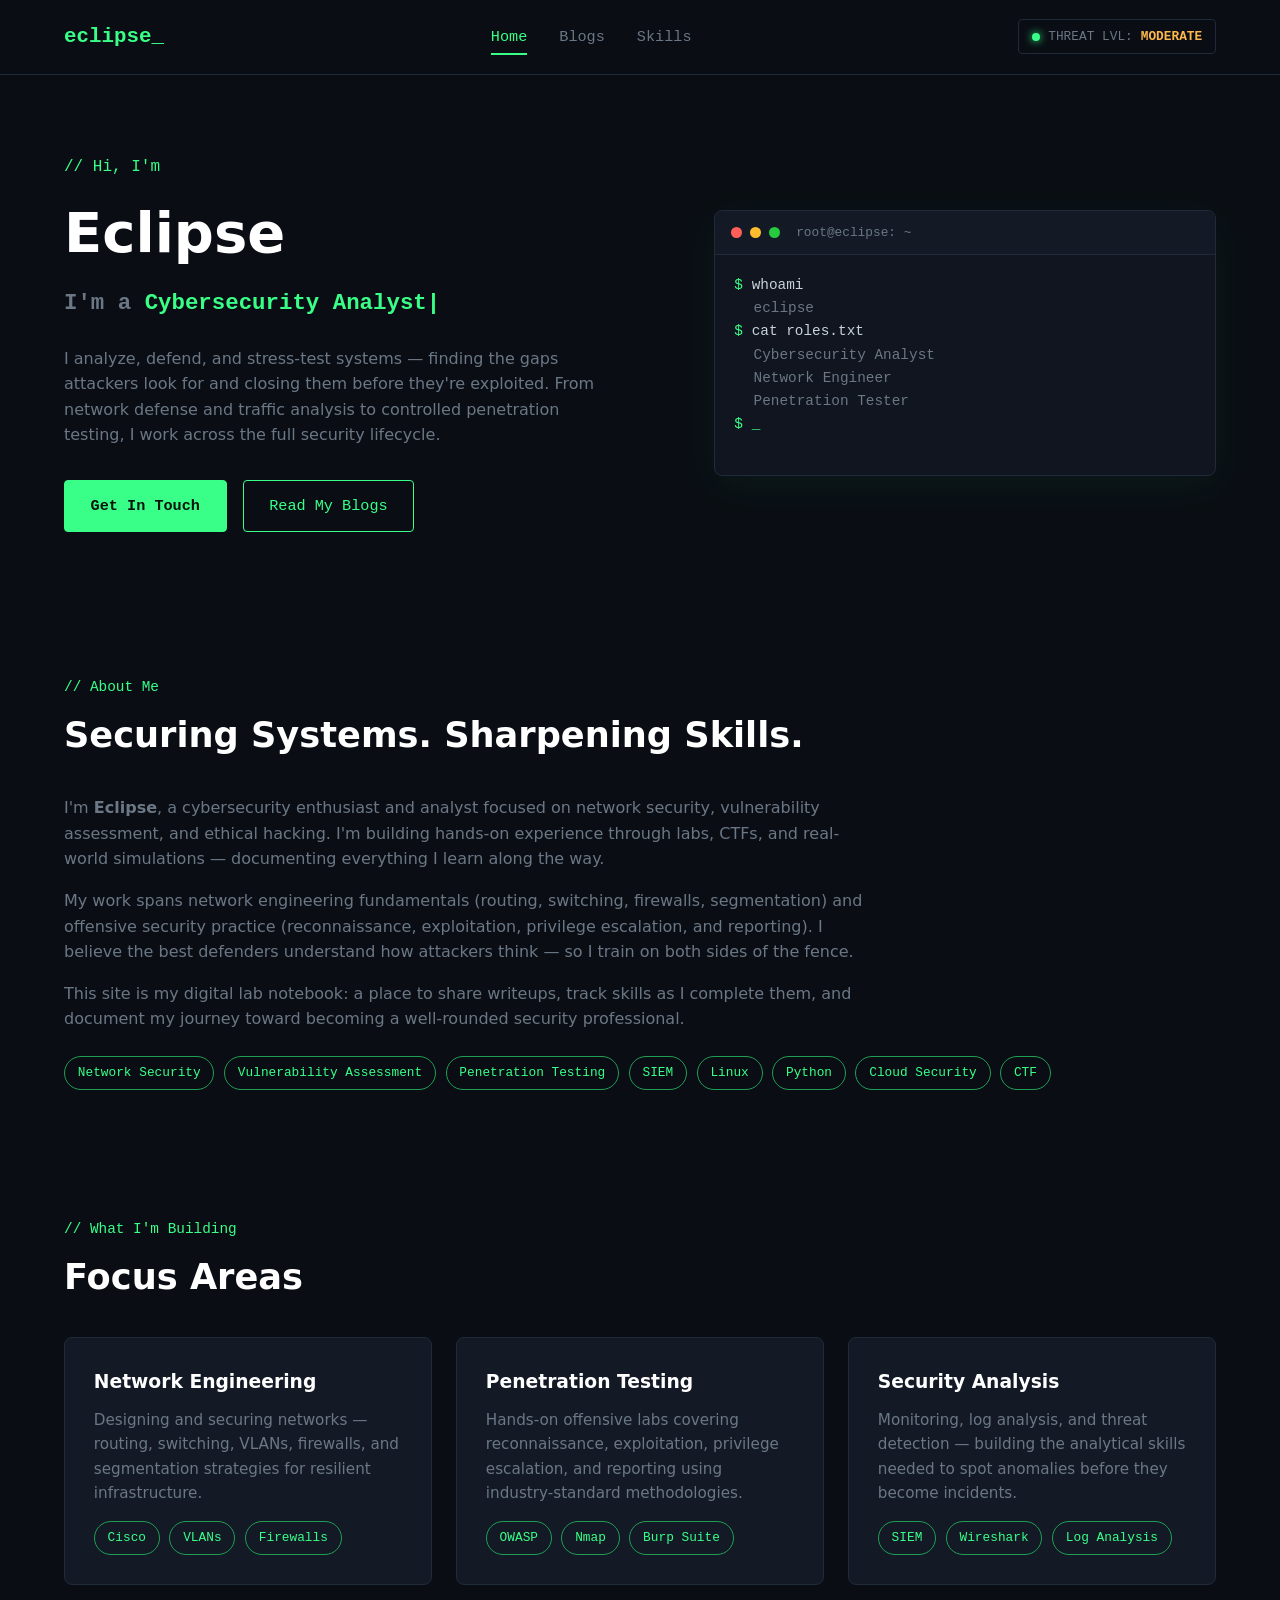
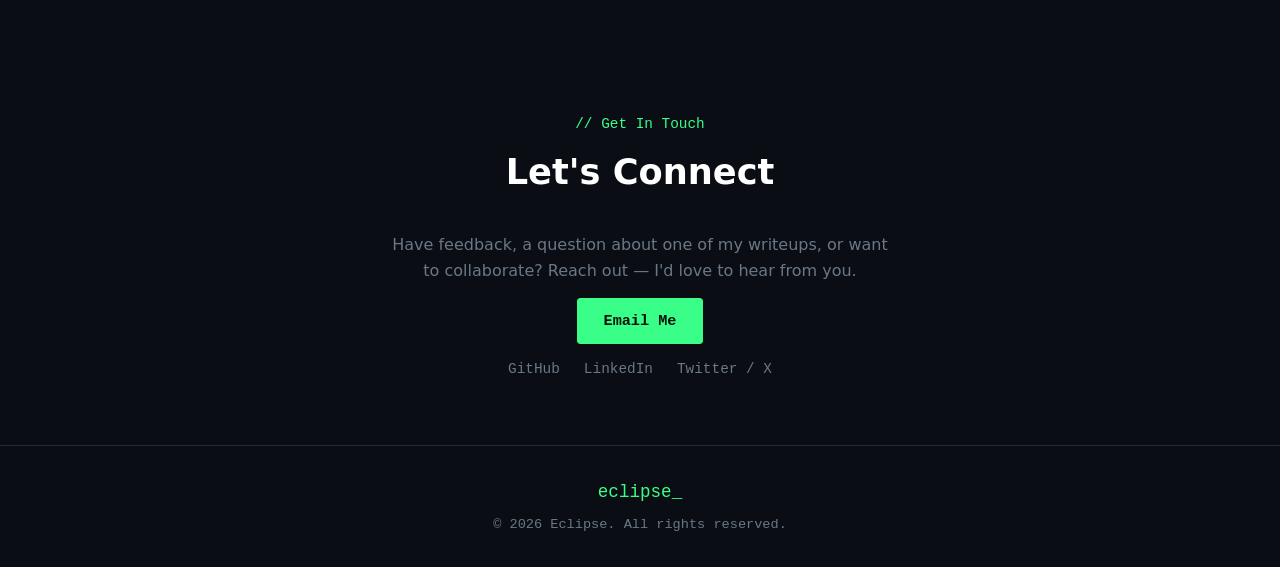
==== index.html @ afaeb3ca "Add files via upload" ====
<!DOCTYPE html>
<html lang="en">
<head>
<meta charset="UTF-8">
<meta name="viewport" content="width=device-width, initial-scale=1.0">
<title>Eclipse | Cybersecurity Analyst</title>
<meta name="description" content="Eclipse — Cybersecurity Analyst, Network Engineer, Penetration Tester.">
<link rel="stylesheet" href="style.css">
</head>
<body>

<nav class="navbar">
  <div class="logo">eclipse<span class="cursor-blink">_</span></div>
  <div class="nav-links">
    <a href="index.html" class="nav-link active">Home</a>
    <a href="blogs.html" class="nav-link">Blogs</a>
    <a href="skills.html" class="nav-link">Skills</a>
  </div>
  <div class="status-badge">
    <span class="dot"></span> THREAT LVL: <span class="threat-high">MODERATE</span>
  </div>
</nav>

<header class="hero">
  <div class="hero-text">
    <p class="hero-greeting">// Hi, I'm</p>
    <h1 class="hero-name">Eclipse</h1>
    <h2 class="hero-role">I'm a <span id="typed-role" class="typed-role"></span><span class="cursor-blink">|</span></h2>
    <p class="hero-desc">
      I analyze, defend, and stress-test systems — finding the gaps attackers
      look for and closing them before they're exploited. From network
      defense and traffic analysis to controlled penetration testing,
      I work across the full security lifecycle.
    </p>
    <div class="hero-buttons">
      <a href="#contact" class="btn btn-primary">Get In Touch</a>
      <a href="blogs.html" class="btn btn-secondary">Read My Blogs</a>
    </div>
  </div>
  <div class="hero-terminal">
    <div class="terminal-bar">
      <span class="t-dot red"></span>
      <span class="t-dot yellow"></span>
      <span class="t-dot green"></span>
      <span class="terminal-title">root@eclipse: ~</span>
    </div>
    <div class="terminal-body" id="terminal-body">
      <p><span class="prompt">$</span> whoami</p>
      <p class="output">eclipse</p>
      <p><span class="prompt">$</span> cat roles.txt</p>
      <p class="output">Cybersecurity Analyst</p>
      <p class="output">Network Engineer</p>
      <p class="output">Penetration Tester</p>
      <p><span class="prompt">$</span> <span class="cursor-blink">_</span></p>
    </div>
  </div>
</header>

<section class="about" id="about">
  <p class="section-tag">// About Me</p>
  <h2 class="section-title">Securing Systems. Sharpening Skills.</h2>
  <div class="about-content">
    <div class="about-text">
      <p>
        I'm <strong>Eclipse</strong>, a cybersecurity enthusiast and analyst
        focused on network security, vulnerability assessment, and ethical
        hacking. I'm building hands-on experience through labs, CTFs, and
        real-world simulations — documenting everything I learn along the way.
      </p>
      <p>
        My work spans network engineering fundamentals (routing, switching,
        firewalls, segmentation) and offensive security practice
        (reconnaissance, exploitation, privilege escalation, and reporting).
        I believe the best defenders understand how attackers think — so I
        train on both sides of the fence.
      </p>
      <p>
        This site is my digital lab notebook: a place to share writeups,
        track skills as I complete them, and document my journey toward
        becoming a well-rounded security professional.
      </p>
      <div class="tag-list">
        <span class="tag">Network Security</span>
        <span class="tag">Vulnerability Assessment</span>
        <span class="tag">Penetration Testing</span>
        <span class="tag">SIEM</span>
        <span class="tag">Linux</span>
        <span class="tag">Python</span>
        <span class="tag">Cloud Security</span>
        <span class="tag">CTF</span>
      </div>
    </div>
  </div>
</section>

<section class="focus" id="focus">
  <p class="section-tag">// What I'm Building</p>
  <h2 class="section-title">Focus Areas</h2>
  <div class="focus-grid">
    <div class="focus-card">
      <h3>Network Engineering</h3>
      <p>Designing and securing networks — routing, switching, VLANs, firewalls, and segmentation strategies for resilient infrastructure.</p>
      <div class="tag-list small">
        <span class="tag">Cisco</span>
        <span class="tag">VLANs</span>
        <span class="tag">Firewalls</span>
      </div>
    </div>
    <div class="focus-card">
      <h3>Penetration Testing</h3>
      <p>Hands-on offensive labs covering reconnaissance, exploitation, privilege escalation, and reporting using industry-standard methodologies.</p>
      <div class="tag-list small">
        <span class="tag">OWASP</span>
        <span class="tag">Nmap</span>
        <span class="tag">Burp Suite</span>
      </div>
    </div>
    <div class="focus-card">
      <h3>Security Analysis</h3>
      <p>Monitoring, log analysis, and threat detection — building the analytical skills needed to spot anomalies before they become incidents.</p>
      <div class="tag-list small">
        <span class="tag">SIEM</span>
        <span class="tag">Wireshark</span>
        <span class="tag">Log Analysis</span>
      </div>
    </div>
  </div>
</section>

<section class="contact" id="contact">
  <p class="section-tag">// Get In Touch</p>
  <h2 class="section-title">Let's Connect</h2>
  <p class="contact-desc">
    Have feedback, a question about one of my writeups, or want to collaborate?
    Reach out — I'd love to hear from you.
  </p>
  <a href="mailto:[email protected]" class="btn btn-primary">Email Me</a>
  <div class="socials">
    <a href="#" target="_blank">GitHub</a>
    <a href="#" target="_blank">LinkedIn</a>
    <a href="#" target="_blank">Twitter / X</a>
  </div>
</section>

<footer>
  <p>eclipse<span class="cursor-blink">_</span></p>
  <p>&copy; 2026 Eclipse. All rights reserved.</p>
</footer>

<script src="script.js"></script>
</body>
</html>
---- style.css ----
:root {
  --bg: #0a0e14;
  --bg-alt: #10151f;
  --card: #131a26;
  --border: #1f2a3a;
  --text: #c9d1d9;
  --text-dim: #6b7785;
  --accent: #39ff88;
  --accent-dim: #1f9e54;
  --accent2: #ff5c5c;
  --mono: 'Courier New', Consolas, monospace;
}

* {
  margin: 0;
  padding: 0;
  box-sizing: border-box;
}

body {
  background: var(--bg);
  color: var(--text);
  font-family: 'Segoe UI', system-ui, sans-serif;
  line-height: 1.6;
}

/* Navbar */
.navbar {
  display: flex;
  align-items: center;
  justify-content: space-between;
  padding: 1.2rem 5%;
  border-bottom: 1px solid var(--border);
  background: rgba(10, 14, 20, 0.9);
  position: sticky;
  top: 0;
  z-index: 100;
  backdrop-filter: blur(6px);
  flex-wrap: wrap;
  gap: 1rem;
}

.logo {
  font-family: var(--mono);
  font-size: 1.3rem;
  color: var(--accent);
  font-weight: bold;
}

.nav-links {
  display: flex;
  gap: 2rem;
}

.nav-link {
  color: var(--text-dim);
  text-decoration: none;
  font-family: var(--mono);
  font-size: 0.95rem;
  transition: color 0.2s;
  position: relative;
}

.nav-link:hover,
.nav-link.active {
  color: var(--accent);
}

.nav-link.active::after {
  content: '';
  position: absolute;
  left: 0;
  bottom: -6px;
  width: 100%;
  height: 2px;
  background: var(--accent);
}

.status-badge {
  font-family: var(--mono);
  font-size: 0.8rem;
  color: var(--text-dim);
  display: flex;
  align-items: center;
  gap: 0.5rem;
  border: 1px solid var(--border);
  padding: 0.4rem 0.8rem;
  border-radius: 4px;
}

.dot {
  width: 8px;
  height: 8px;
  border-radius: 50%;
  background: var(--accent);
  box-shadow: 0 0 8px var(--accent);
  animation: pulse 1.5s infinite;
}

.threat-high {
  color: #ffb84d;
  font-weight: bold;
}

@keyframes pulse {
  0%, 100% { opacity: 1; }
  50% { opacity: 0.3; }
}

.cursor-blink {
  animation: blink 1s step-end infinite;
  color: var(--accent);
}

@keyframes blink {
  50% { opacity: 0; }
}

/* Hero */
.hero {
  display: grid;
  grid-template-columns: 1.2fr 1fr;
  gap: 3rem;
  padding: 5rem 5%;
  align-items: center;
}

.hero-greeting {
  font-family: var(--mono);
  color: var(--accent);
  margin-bottom: 0.5rem;
}

.hero-name {
  font-size: 3.5rem;
  margin-bottom: 0.5rem;
  color: #fff;
}

.hero-role {
  font-family: var(--mono);
  font-size: 1.4rem;
  color: var(--text-dim);
  margin-bottom: 1.5rem;
  min-height: 2rem;
}

.typed-role {
  color: var(--accent);
  font-weight: bold;
}

.hero-desc {
  max-width: 540px;
  color: var(--text-dim);
  margin-bottom: 2rem;
}

.hero-buttons {
  display: flex;
  gap: 1rem;
  flex-wrap: wrap;
}

.btn {
  font-family: var(--mono);
  padding: 0.8rem 1.6rem;
  border-radius: 4px;
  text-decoration: none;
  font-size: 0.95rem;
  transition: all 0.2s;
  border: 1px solid var(--accent);
}

.btn-primary {
  background: var(--accent);
  color: #06140a;
  font-weight: bold;
}

.btn-primary:hover {
  background: transparent;
  color: var(--accent);
}

.btn-secondary {
  background: transparent;
  color: var(--accent);
}

.btn-secondary:hover {
  background: var(--accent);
  color: #06140a;
}

/* Terminal */
.hero-terminal {
  background: var(--bg-alt);
  border: 1px solid var(--border);
  border-radius: 8px;
  overflow: hidden;
  box-shadow: 0 10px 40px rgba(57, 255, 136, 0.05);
}

.terminal-bar {
  display: flex;
  align-items: center;
  gap: 0.5rem;
  padding: 0.7rem 1rem;
  background: var(--card);
  border-bottom: 1px solid var(--border);
}

.t-dot {
  width: 11px;
  height: 11px;
  border-radius: 50%;
}

.t-dot.red { background: #ff5f56; }
.t-dot.yellow { background: #ffbd2e; }
.t-dot.green { background: #27c93f; }

.terminal-title {
  margin-left: 0.5rem;
  font-family: var(--mono);
  font-size: 0.8rem;
  color: var(--text-dim);
}

.terminal-body {
  padding: 1.2rem;
  font-family: var(--mono);
  font-size: 0.9rem;
  min-height: 220px;
}

.terminal-body .prompt {
  color: var(--accent);
}

.terminal-body .output {
  color: var(--text-dim);
  padding-left: 1.2rem;
}

/* Sections */
section {
  padding: 4rem 5%;
}

.section-tag {
  font-family: var(--mono);
  color: var(--accent);
  margin-bottom: 0.5rem;
  font-size: 0.9rem;
}

.section-title {
  font-size: 2.2rem;
  margin-bottom: 2rem;
  color: #fff;
}

.about-content p {
  color: var(--text-dim);
  margin-bottom: 1rem;
  max-width: 800px;
}

.tag-list {
  display: flex;
  gap: 0.6rem;
  flex-wrap: wrap;
  margin-top: 1.5rem;
}

.tag-list.small {
  margin-top: 1rem;
}

.tag {
  font-family: var(--mono);
  font-size: 0.8rem;
  padding: 0.35rem 0.8rem;
  border: 1px solid var(--accent-dim);
  border-radius: 20px;
  color: var(--accent);
}

/* Focus grid */
.focus-grid {
  display: grid;
  grid-template-columns: repeat(auto-fit, minmax(260px, 1fr));
  gap: 1.5rem;
}

.focus-card {
  background: var(--card);
  border: 1px solid var(--border);
  border-radius: 8px;
  padding: 1.8rem;
  transition: transform 0.2s, border-color 0.2s;
}

.focus-card:hover {
  transform: translateY(-4px);
  border-color: var(--accent-dim);
}

.focus-card h3 {
  color: #fff;
  margin-bottom: 0.7rem;
}

.focus-card p {
  color: var(--text-dim);
  font-size: 0.95rem;
}

/* Contact */
.contact {
  text-align: center;
}

.contact-desc {
  color: var(--text-dim);
  max-width: 500px;
  margin: 0 auto 1.5rem;
}

.socials {
  margin-top: 1.5rem;
  display: flex;
  justify-content: center;
  gap: 1.5rem;
}

.socials a {
  font-family: var(--mono);
  color: var(--text-dim);
  text-decoration: none;
  font-size: 0.9rem;
  transition: color 0.2s;
}

.socials a:hover {
  color: var(--accent);
}

/* Footer */
footer {
  text-align: center;
  padding: 2rem 5%;
  border-top: 1px solid var(--border);
  color: var(--text-dim);
  font-family: var(--mono);
  font-size: 0.85rem;
}

footer p:first-child {
  color: var(--accent);
  font-size: 1.1rem;
  margin-bottom: 0.5rem;
}

/* Generic page header (Blogs/Skills) */
.page-header {
  padding: 4rem 5% 2rem;
  text-align: center;
}

.page-header h1 {
  font-size: 2.6rem;
  color: #fff;
  margin-bottom: 0.5rem;
}

.page-header p {
  color: var(--text-dim);
  font-family: var(--mono);
}

/* Card grid for Blogs/Skills */
.card-grid {
  display: grid;
  grid-template-columns: repeat(auto-fit, minmax(280px, 1fr));
  gap: 1.5rem;
  padding: 1rem 5% 5rem;
}

.post-card {
  background: var(--card);
  border: 1px solid var(--border);
  border-radius: 8px;
  padding: 1.6rem;
  transition: transform 0.2s, border-color 0.2s;
}

.post-card:hover {
  transform: translateY(-4px);
  border-color: var(--accent-dim);
}

.post-card .date {
  font-family: var(--mono);
  font-size: 0.8rem;
  color: var(--accent);
  margin-bottom: 0.5rem;
  display: block;
}

.post-card h3 {
  color: #fff;
  margin-bottom: 0.6rem;
}

.post-card p {
  color: var(--text-dim);
  font-size: 0.9rem;
  margin-bottom: 1rem;
}

.post-card .status {
  font-family: var(--mono);
  font-size: 0.75rem;
  padding: 0.25rem 0.7rem;
  border-radius: 20px;
  border: 1px solid var(--accent-dim);
  color: var(--accent);
  display: inline-block;
}

.status.in-progress {
  border-color: #ffb84d;
  color: #ffb84d;
}

.empty-state {
  text-align: center;
  padding: 3rem 1rem;
  color: var(--text-dim);
  font-family: var(--mono);
  grid-column: 1 / -1;
}

/* Responsive */
@media (max-width: 900px) {
  .hero {
    grid-template-columns: 1fr;
  }
  .hero-name {
    font-size: 2.5rem;
  }
}

@media (max-width: 600px) {
  .navbar {
    flex-direction: column;
    align-items: flex-start;
  }
  .nav-links {
    gap: 1.2rem;
  }
}
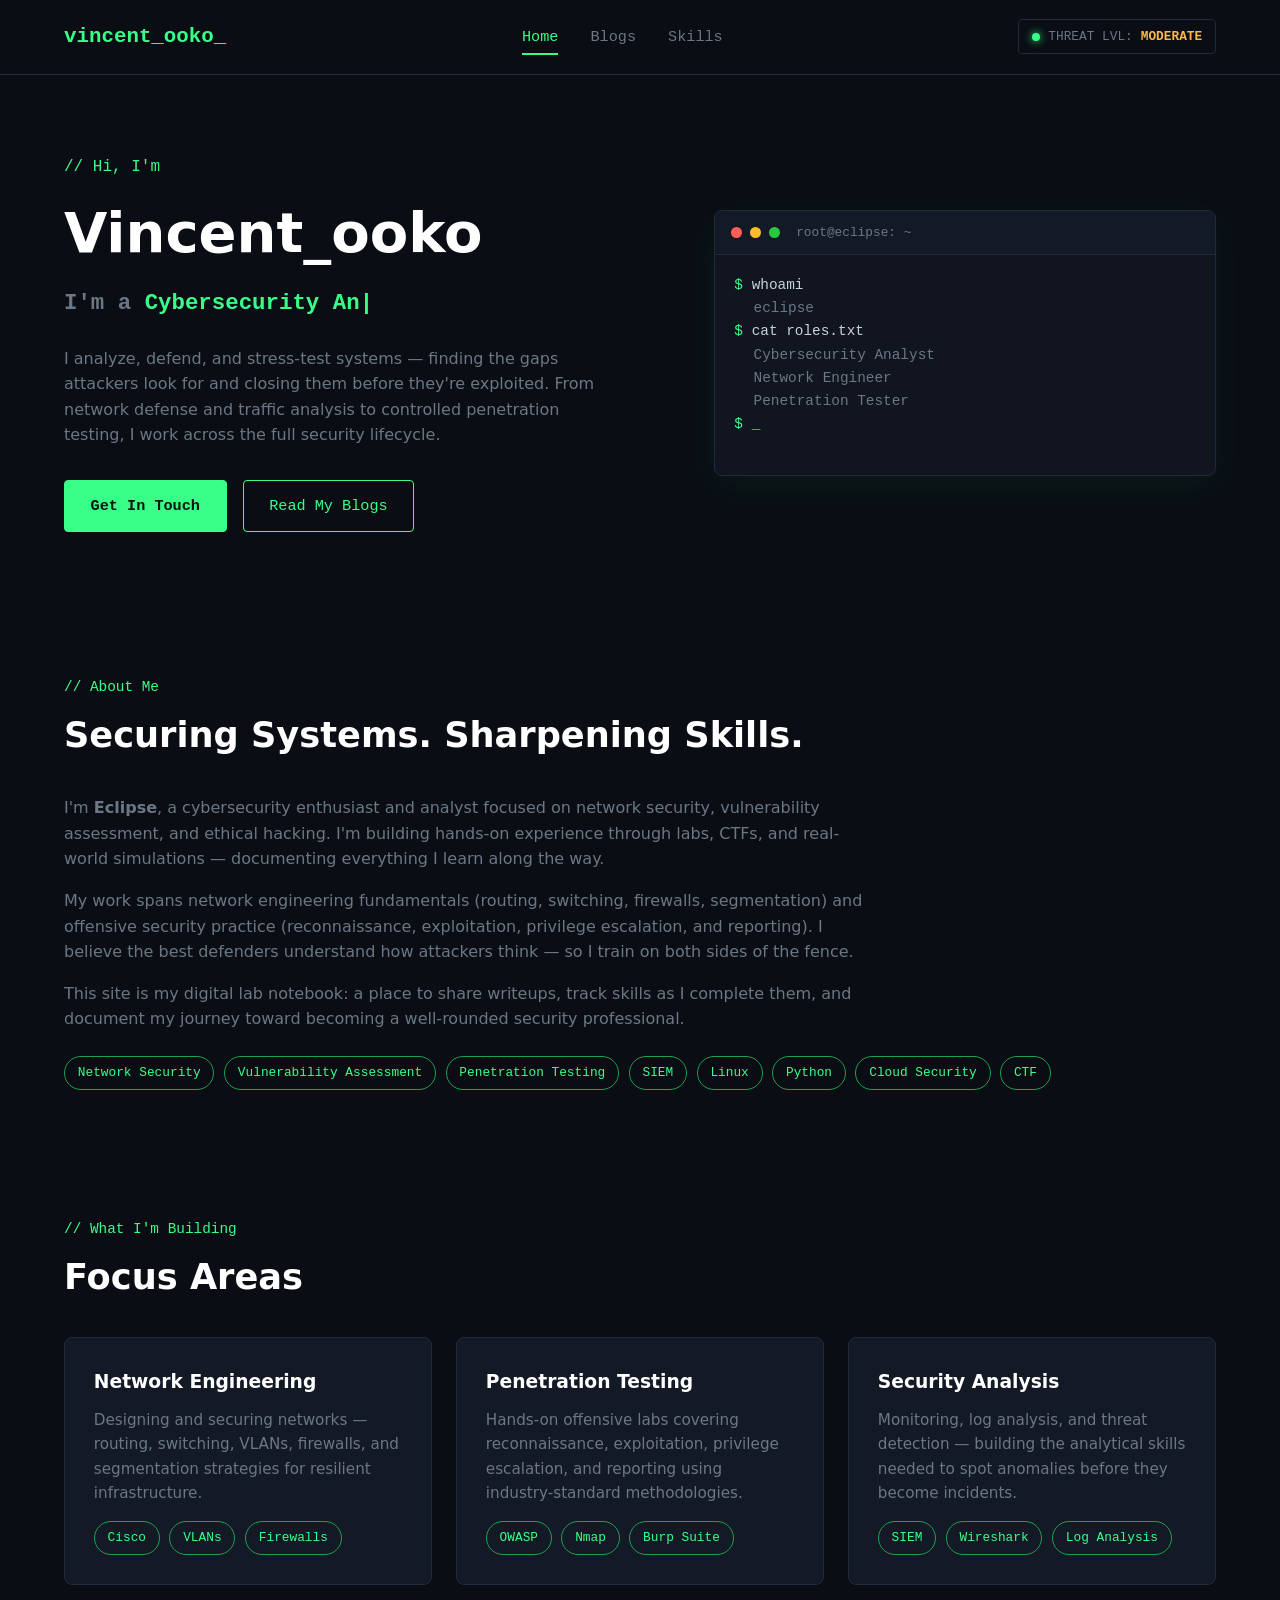
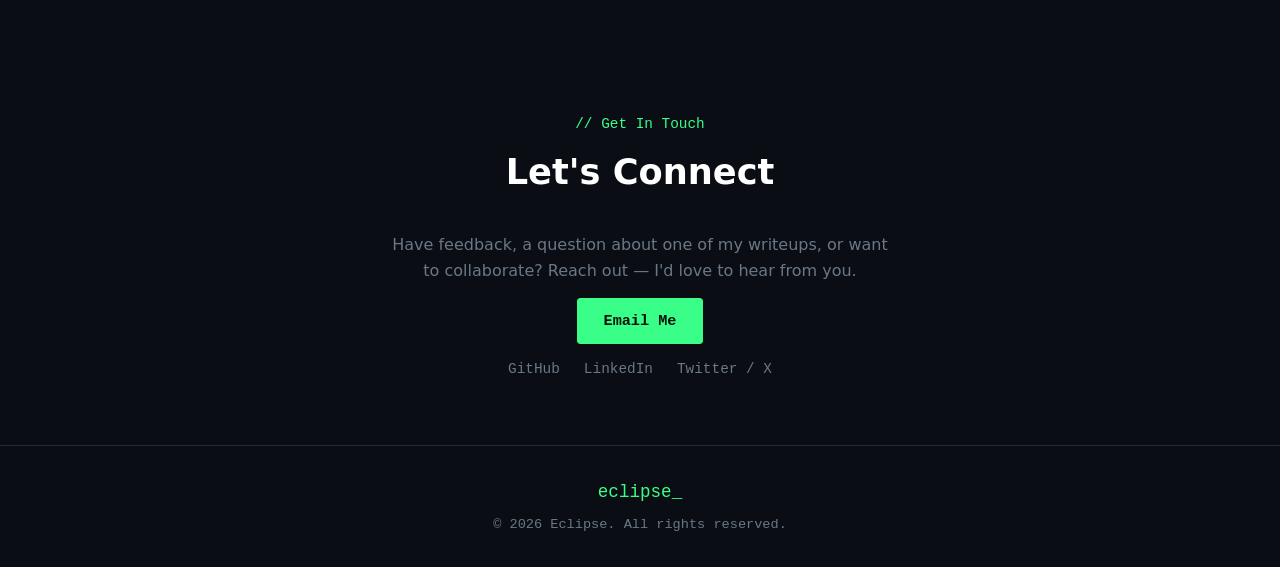
==== commit 1cdd7018: "Update index.html" ====
--- a/index.html
+++ b/index.html
@@ -3,14 +3,14 @@
 <head>
 <meta charset="UTF-8">
 <meta name="viewport" content="width=device-width, initial-scale=1.0">
-<title>Eclipse | Cybersecurity Analyst</title>
+<title>Vincent_ooko | Cybersecurity Analyst</title>
 <meta name="description" content="Eclipse — Cybersecurity Analyst, Network Engineer, Penetration Tester.">
 <link rel="stylesheet" href="style.css">
 </head>
 <body>
 
 <nav class="navbar">
-  <div class="logo">eclipse<span class="cursor-blink">_</span></div>
+  <div class="logo">vincent_ooko<span class="cursor-blink">_</span></div>
   <div class="nav-links">
     <a href="index.html" class="nav-link active">Home</a>
     <a href="blogs.html" class="nav-link">Blogs</a>
@@ -24,7 +24,7 @@
 <header class="hero">
   <div class="hero-text">
     <p class="hero-greeting">// Hi, I'm</p>
-    <h1 class="hero-name">Eclipse</h1>
+    <h1 class="hero-name">Vincent_ooko</h1>
     <h2 class="hero-role">I'm a <span id="typed-role" class="typed-role"></span><span class="cursor-blink">|</span></h2>
     <p class="hero-desc">
       I analyze, defend, and stress-test systems — finding the gaps attackers
